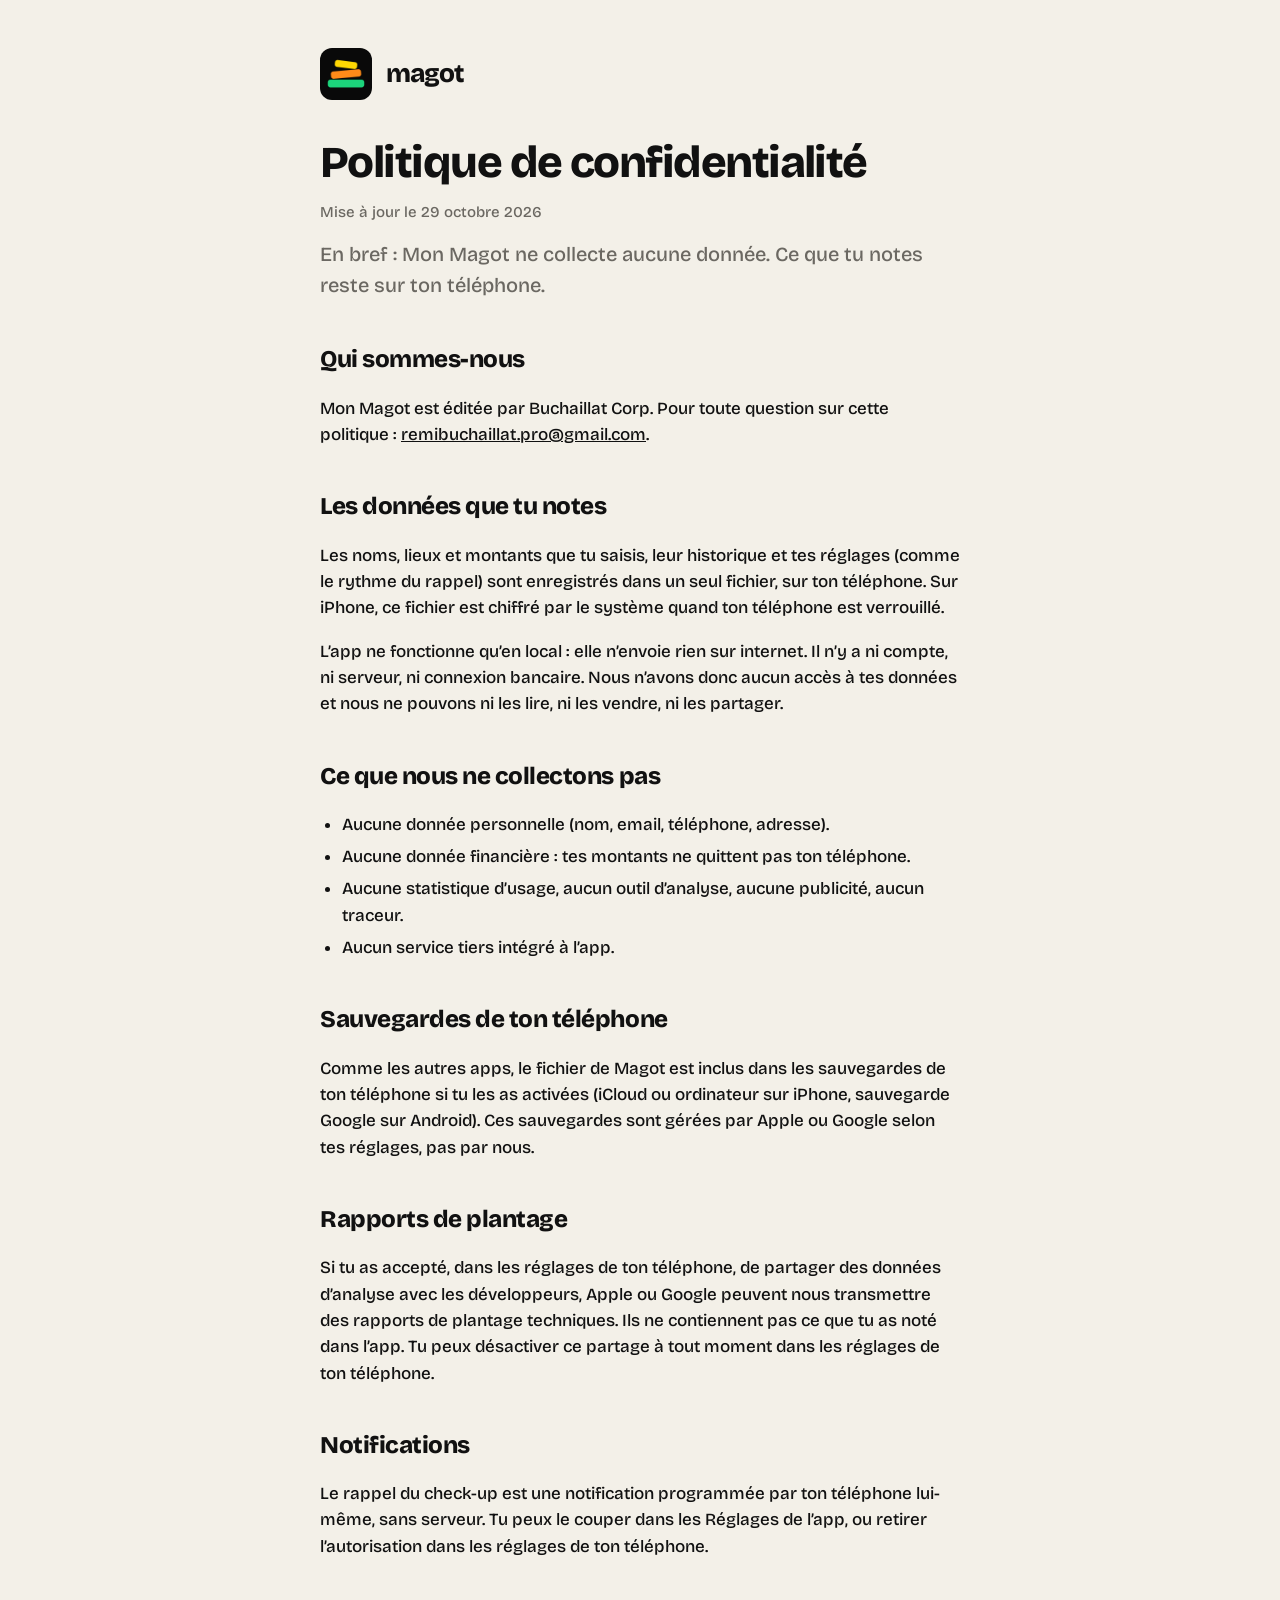
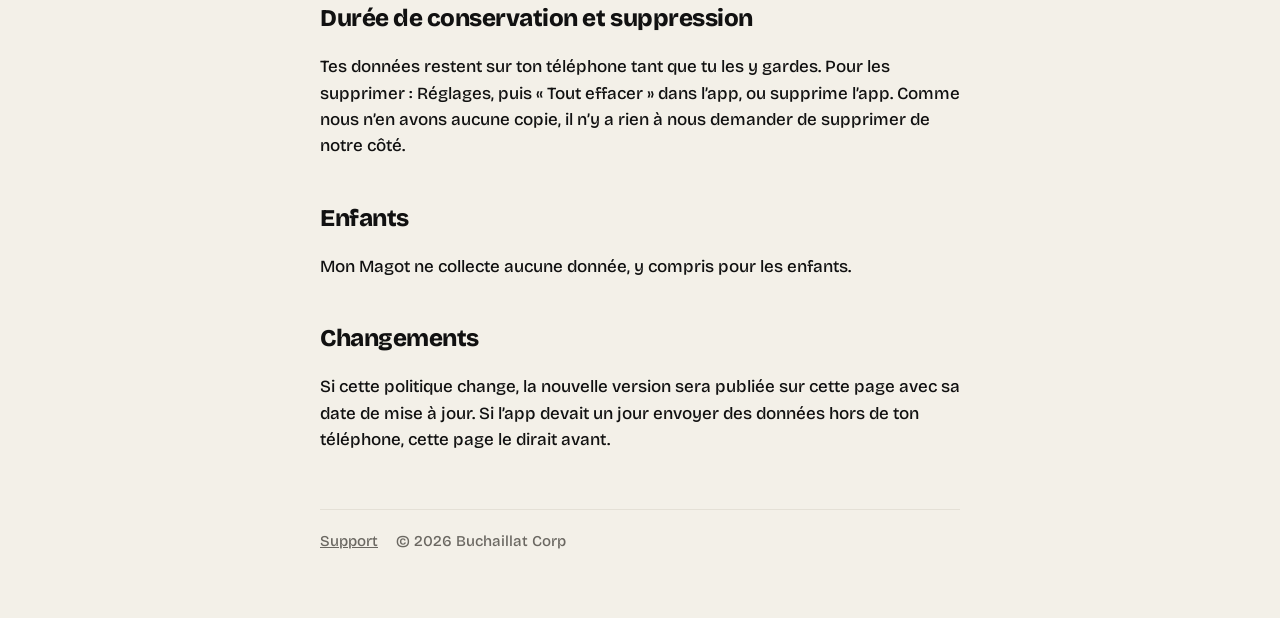
==== confidentialite.html @ d6fe9352 "Pages Support et Confidentialité de Mon Magot Co-Authored-By: Claude Opus 5.5 <noreply@anthropic.com" ====
<!doctype html>
<html lang="fr">
<head>
  <meta charset="utf-8">
  <meta name="viewport" content="width=device-width, initial-scale=1">
  <title>Magot · Confidentialité</title>
  <meta name="description" content="Politique de confidentialité de Mon Magot : aucune donnée collectée, tout reste sur ton téléphone.">
  <link rel="icon" href="icon.png">
  <link rel="stylesheet" href="style.css">
</head>
<body>
<main>
  <header>
    <img src="icon.png" alt="">
    <a href="./">magot</a>
  </header>

  <h1>Politique de confidentialité</h1>
  <p class="date">Mise à jour le 29 octobre 2026</p>
  <p class="lead">En bref : Mon Magot ne collecte aucune donnée. Ce que tu notes reste sur ton téléphone.</p>

  <h2>Qui sommes-nous</h2>
  <p>Mon Magot est éditée par Buchaillat Corp. Pour toute question sur cette politique : <a href="mailto:remibuchaillat.pro@gmail.com">remibuchaillat.pro@gmail.com</a>.</p>

  <h2>Les données que tu notes</h2>
  <p>Les noms, lieux et montants que tu saisis, leur historique et tes réglages (comme le rythme du rappel) sont enregistrés dans un seul fichier, sur ton téléphone. Sur iPhone, ce fichier est chiffré par le système quand ton téléphone est verrouillé.</p>
  <p>L’app ne fonctionne qu’en local : elle n’envoie rien sur internet. Il n’y a ni compte, ni serveur, ni connexion bancaire. Nous n’avons donc aucun accès à tes données et nous ne pouvons ni les lire, ni les vendre, ni les partager.</p>

  <h2>Ce que nous ne collectons pas</h2>
  <ul>
    <li>Aucune donnée personnelle (nom, email, téléphone, adresse).</li>
    <li>Aucune donnée financière : tes montants ne quittent pas ton téléphone.</li>
    <li>Aucune statistique d’usage, aucun outil d’analyse, aucune publicité, aucun traceur.</li>
    <li>Aucun service tiers intégré à l’app.</li>
  </ul>

  <h2>Sauvegardes de ton téléphone</h2>
  <p>Comme les autres apps, le fichier de Magot est inclus dans les sauvegardes de ton téléphone si tu les as activées (iCloud ou ordinateur sur iPhone, sauvegarde Google sur Android). Ces sauvegardes sont gérées par Apple ou Google selon tes réglages, pas par nous.</p>

  <h2>Rapports de plantage</h2>
  <p>Si tu as accepté, dans les réglages de ton téléphone, de partager des données d’analyse avec les développeurs, Apple ou Google peuvent nous transmettre des rapports de plantage techniques. Ils ne contiennent pas ce que tu as noté dans l’app. Tu peux désactiver ce partage à tout moment dans les réglages de ton téléphone.</p>

  <h2>Notifications</h2>
  <p>Le rappel du check-up est une notification programmée par ton téléphone lui-même, sans serveur. Tu peux le couper dans les Réglages de l’app, ou retirer l’autorisation dans les réglages de ton téléphone.</p>

  <h2>Durée de conservation et suppression</h2>
  <p>Tes données restent sur ton téléphone tant que tu les y gardes. Pour les supprimer : Réglages, puis « Tout effacer » dans l’app, ou supprime l’app. Comme nous n’en avons aucune copie, il n’y a rien à nous demander de supprimer de notre côté.</p>

  <h2>Enfants</h2>
  <p>Mon Magot ne collecte aucune donnée, y compris pour les enfants.</p>

  <h2>Changements</h2>
  <p>Si cette politique change, la nouvelle version sera publiée sur cette page avec sa date de mise à jour. Si l’app devait un jour envoyer des données hors de ton téléphone, cette page le dirait avant.</p>

  <footer>
    <a href="./">Support</a>
    <span>© 2026 Buchaillat Corp</span>
  </footer>
</main>
</body>
</html>
---- style.css ----
@font-face { font-family: "Bricolage"; src: url("fonts/BricolageGrotesque-Medium.ttf"); font-weight: 500; font-display: swap; }
@font-face { font-family: "Bricolage"; src: url("fonts/BricolageGrotesque-SemiBold.ttf"); font-weight: 600; font-display: swap; }
@font-face { font-family: "Bricolage"; src: url("fonts/BricolageGrotesque-ExtraBold.ttf"); font-weight: 800; font-display: swap; }

:root {
  --paper: #F3F0E8;
  --ink: #111111;
  --mute: #6B6862;
  --card: #FFFFFF;
  --line: #E4E0D6;
}

* { box-sizing: border-box; }

body {
  margin: 0;
  background: var(--paper);
  color: var(--ink);
  font-family: "Bricolage", -apple-system, system-ui, sans-serif;
  font-weight: 500;
  font-size: 17px;
  line-height: 1.55;
}

main { max-width: 680px; margin: 0 auto; padding: 48px 20px 64px; }

header { display: flex; align-items: center; gap: 14px; margin-bottom: 40px; }
header img { width: 52px; height: 52px; border-radius: 12px; }
header a { color: inherit; text-decoration: none; font-weight: 800; font-size: 26px; letter-spacing: -0.04em; }

h1 { font-weight: 800; font-size: 44px; line-height: 1.05; letter-spacing: -0.035em; margin: 0 0 14px; }
h2 { font-weight: 800; font-size: 24px; letter-spacing: -0.02em; margin: 40px 0 10px; }
h3 { font-weight: 600; font-size: 18px; margin: 0 0 4px; }

.lead { font-size: 20px; color: var(--mute); margin: 0 0 32px; }
.date { color: var(--mute); font-size: 15px; }

.card { background: var(--card); border-radius: 24px; padding: 22px; margin: 10px 0; }
.card p { margin: 0; color: var(--mute); }

.contact { display: inline-block; background: var(--ink); color: var(--paper); border-radius: 999px; padding: 14px 24px; font-weight: 600; text-decoration: none; margin: 4px 0 8px; }

a { color: var(--ink); }
ul { padding-left: 22px; }
li { margin: 6px 0; }

footer { margin-top: 56px; padding-top: 20px; border-top: 1px solid var(--line); color: var(--mute); font-size: 15px; display: flex; gap: 18px; flex-wrap: wrap; }
footer a { color: var(--mute); }

@media (max-width: 480px) {
  main { padding-top: 32px; }
  h1 { font-size: 36px; }
}
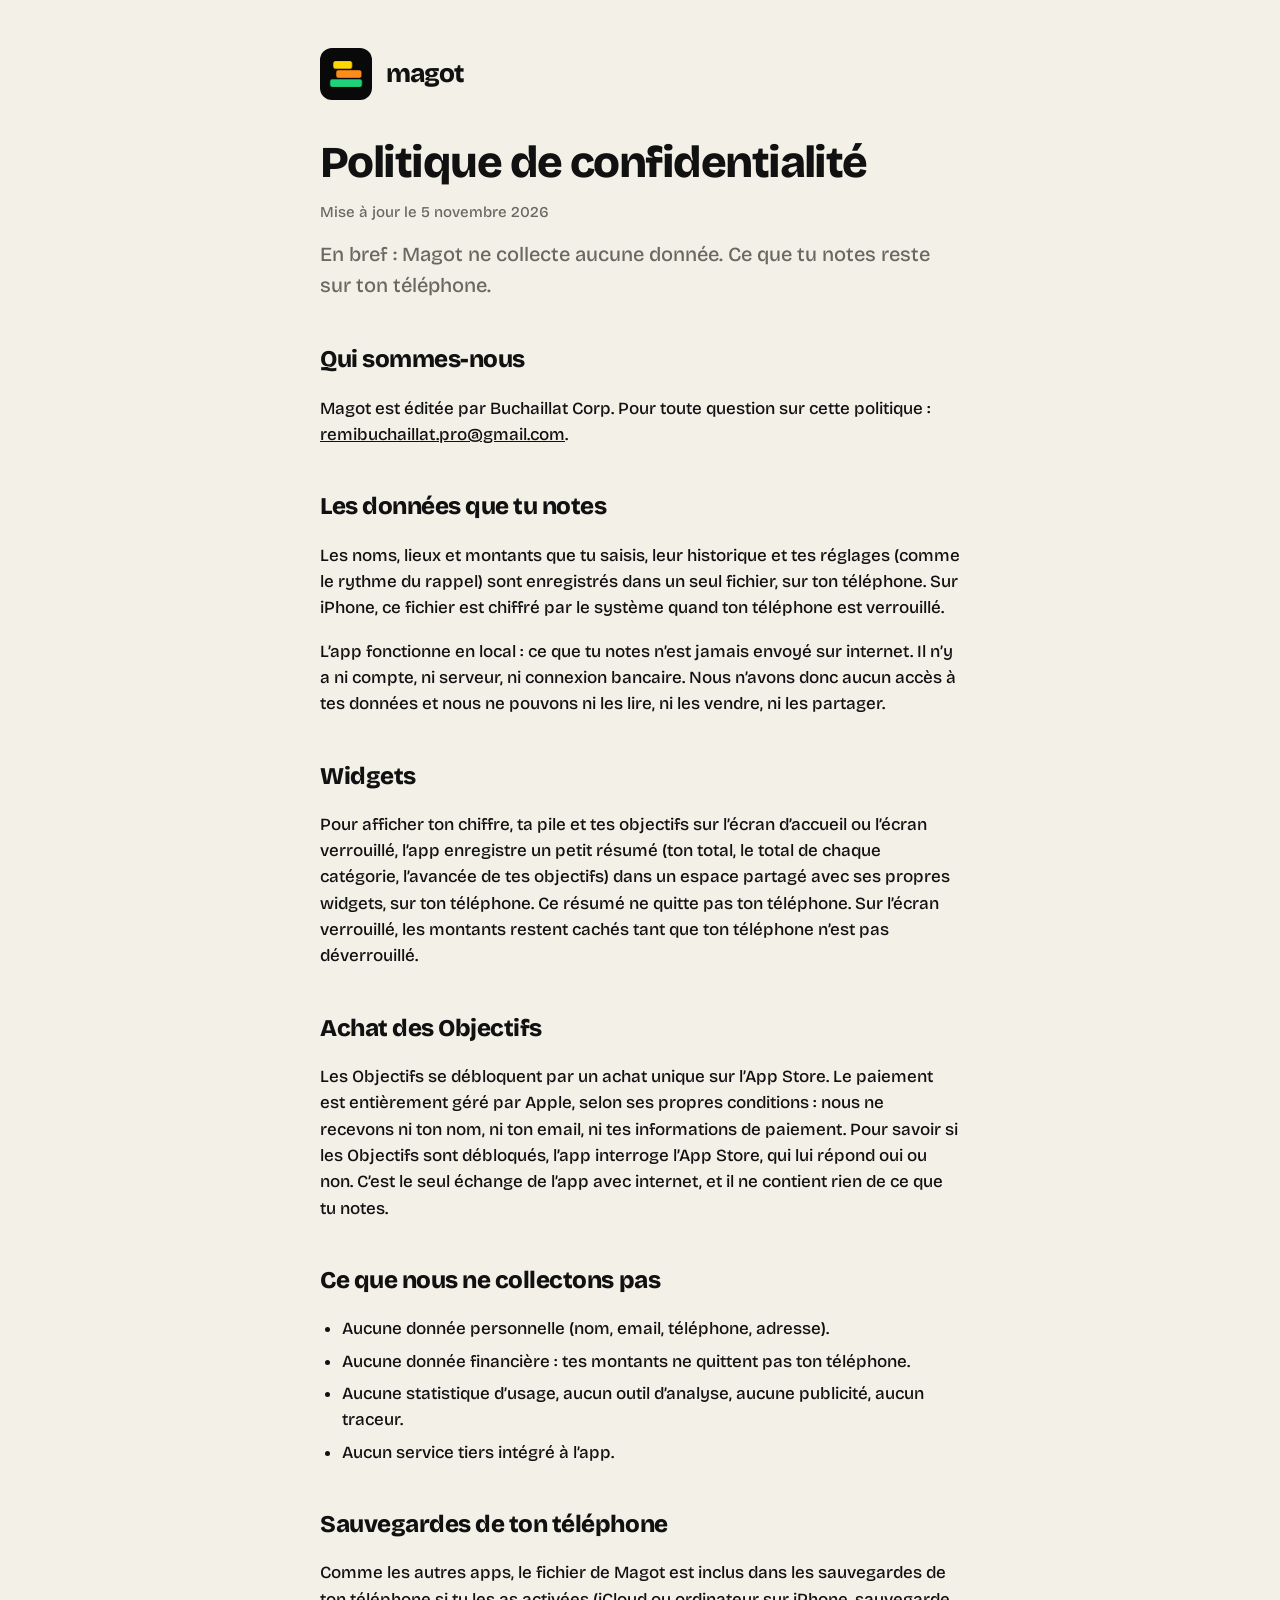
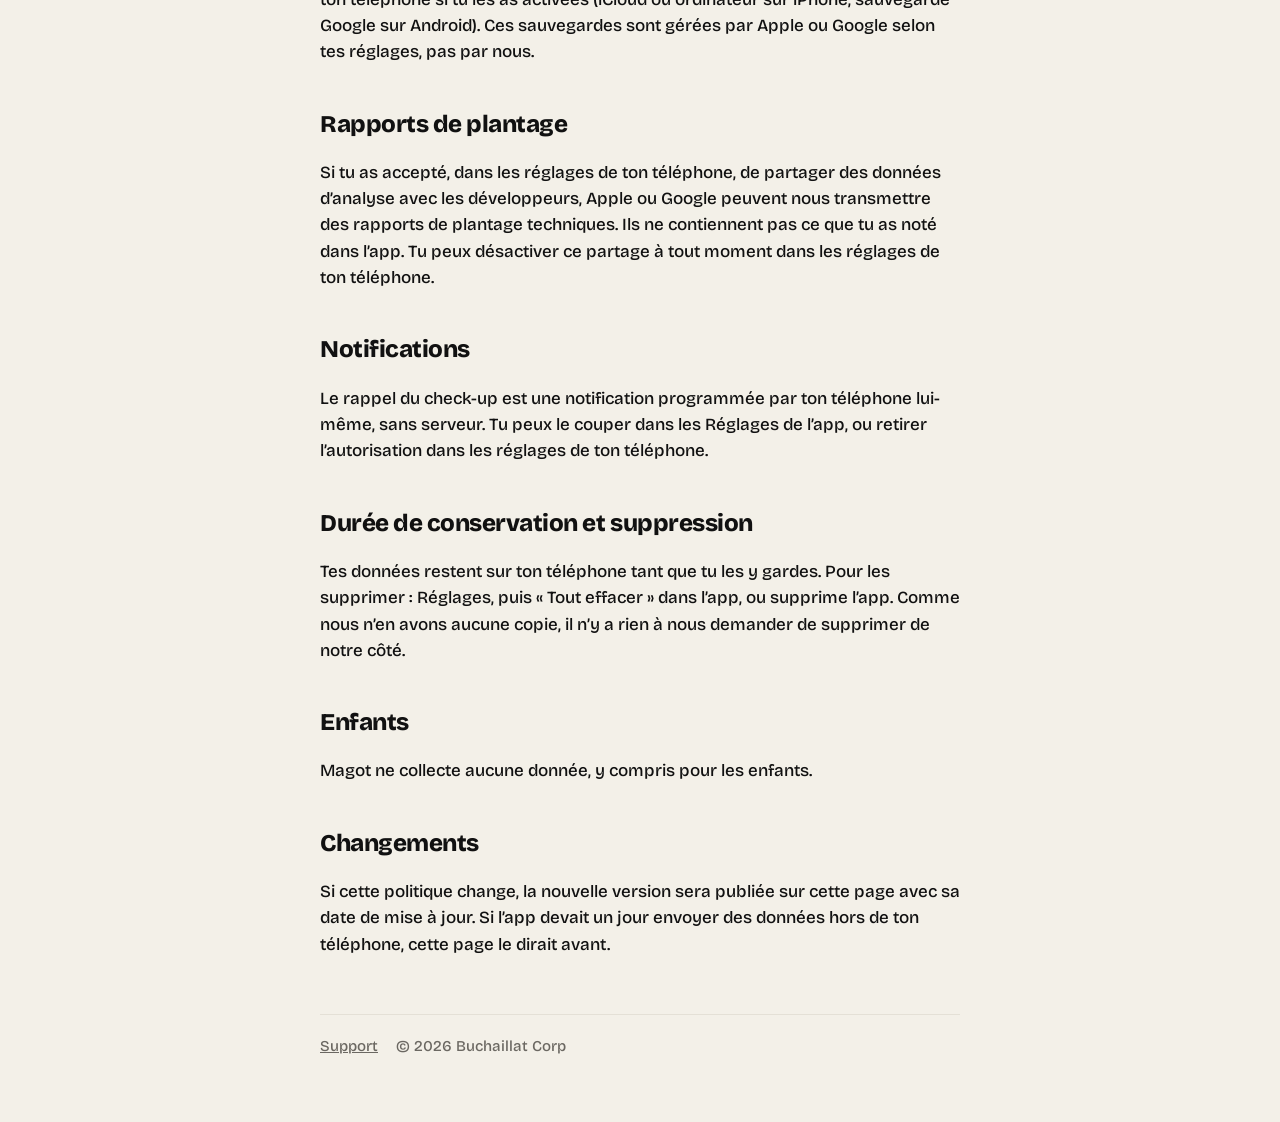
==== commit f58aa2fc: "Support et confidentialité à jour : Objectifs, widgets, nom Magot - FAQ : les Objectifs (achat uniqu" ====
--- a/confidentialite.html
+++ b/confidentialite.html
@@ -4,7 +4,7 @@
   <meta charset="utf-8">
   <meta name="viewport" content="width=device-width, initial-scale=1">
   <title>Magot · Confidentialité</title>
-  <meta name="description" content="Politique de confidentialité de Mon Magot : aucune donnée collectée, tout reste sur ton téléphone.">
+  <meta name="description" content="Politique de confidentialité de Magot : aucune donnée collectée, tout reste sur ton téléphone.">
   <link rel="icon" href="icon.png">
   <link rel="stylesheet" href="style.css">
 </head>
@@ -16,15 +16,21 @@
   </header>
 
   <h1>Politique de confidentialité</h1>
-  <p class="date">Mise à jour le 29 octobre 2026</p>
-  <p class="lead">En bref : Mon Magot ne collecte aucune donnée. Ce que tu notes reste sur ton téléphone.</p>
+  <p class="date">Mise à jour le 5 novembre 2026</p>
+  <p class="lead">En bref : Magot ne collecte aucune donnée. Ce que tu notes reste sur ton téléphone.</p>
 
   <h2>Qui sommes-nous</h2>
-  <p>Mon Magot est éditée par Buchaillat Corp. Pour toute question sur cette politique : <a href="mailto:remibuchaillat.pro@gmail.com">remibuchaillat.pro@gmail.com</a>.</p>
+  <p>Magot est éditée par Buchaillat Corp. Pour toute question sur cette politique : <a href="mailto:remibuchaillat.pro@gmail.com">remibuchaillat.pro@gmail.com</a>.</p>
 
   <h2>Les données que tu notes</h2>
   <p>Les noms, lieux et montants que tu saisis, leur historique et tes réglages (comme le rythme du rappel) sont enregistrés dans un seul fichier, sur ton téléphone. Sur iPhone, ce fichier est chiffré par le système quand ton téléphone est verrouillé.</p>
-  <p>L’app ne fonctionne qu’en local : elle n’envoie rien sur internet. Il n’y a ni compte, ni serveur, ni connexion bancaire. Nous n’avons donc aucun accès à tes données et nous ne pouvons ni les lire, ni les vendre, ni les partager.</p>
+  <p>L’app fonctionne en local : ce que tu notes n’est jamais envoyé sur internet. Il n’y a ni compte, ni serveur, ni connexion bancaire. Nous n’avons donc aucun accès à tes données et nous ne pouvons ni les lire, ni les vendre, ni les partager.</p>
+
+  <h2>Widgets</h2>
+  <p>Pour afficher ton chiffre, ta pile et tes objectifs sur l’écran d’accueil ou l’écran verrouillé, l’app enregistre un petit résumé (ton total, le total de chaque catégorie, l’avancée de tes objectifs) dans un espace partagé avec ses propres widgets, sur ton téléphone. Ce résumé ne quitte pas ton téléphone. Sur l’écran verrouillé, les montants restent cachés tant que ton téléphone n’est pas déverrouillé.</p>
+
+  <h2>Achat des Objectifs</h2>
+  <p>Les Objectifs se débloquent par un achat unique sur l’App Store. Le paiement est entièrement géré par Apple, selon ses propres conditions : nous ne recevons ni ton nom, ni ton email, ni tes informations de paiement. Pour savoir si les Objectifs sont débloqués, l’app interroge l’App Store, qui lui répond oui ou non. C’est le seul échange de l’app avec internet, et il ne contient rien de ce que tu notes.</p>
 
   <h2>Ce que nous ne collectons pas</h2>
   <ul>
@@ -44,10 +50,10 @@
   <p>Le rappel du check-up est une notification programmée par ton téléphone lui-même, sans serveur. Tu peux le couper dans les Réglages de l’app, ou retirer l’autorisation dans les réglages de ton téléphone.</p>
 
   <h2>Durée de conservation et suppression</h2>
-  <p>Tes données restent sur ton téléphone tant que tu les y gardes. Pour les supprimer : Réglages, puis « Tout effacer » dans l’app, ou supprime l’app. Comme nous n’en avons aucune copie, il n’y a rien à nous demander de supprimer de notre côté.</p>
+  <p>Tes données restent sur ton téléphone tant que tu les y gardes. Pour les supprimer : Réglages, puis « Tout effacer » dans l’app, ou supprime l’app. Comme nous n’en avons aucune copie, il n’y a rien à nous demander de supprimer de notre côté.</p>
 
   <h2>Enfants</h2>
-  <p>Mon Magot ne collecte aucune donnée, y compris pour les enfants.</p>
+  <p>Magot ne collecte aucune donnée, y compris pour les enfants.</p>
 
   <h2>Changements</h2>
   <p>Si cette politique change, la nouvelle version sera publiée sur cette page avec sa date de mise à jour. Si l’app devait un jour envoyer des données hors de ton téléphone, cette page le dirait avant.</p>
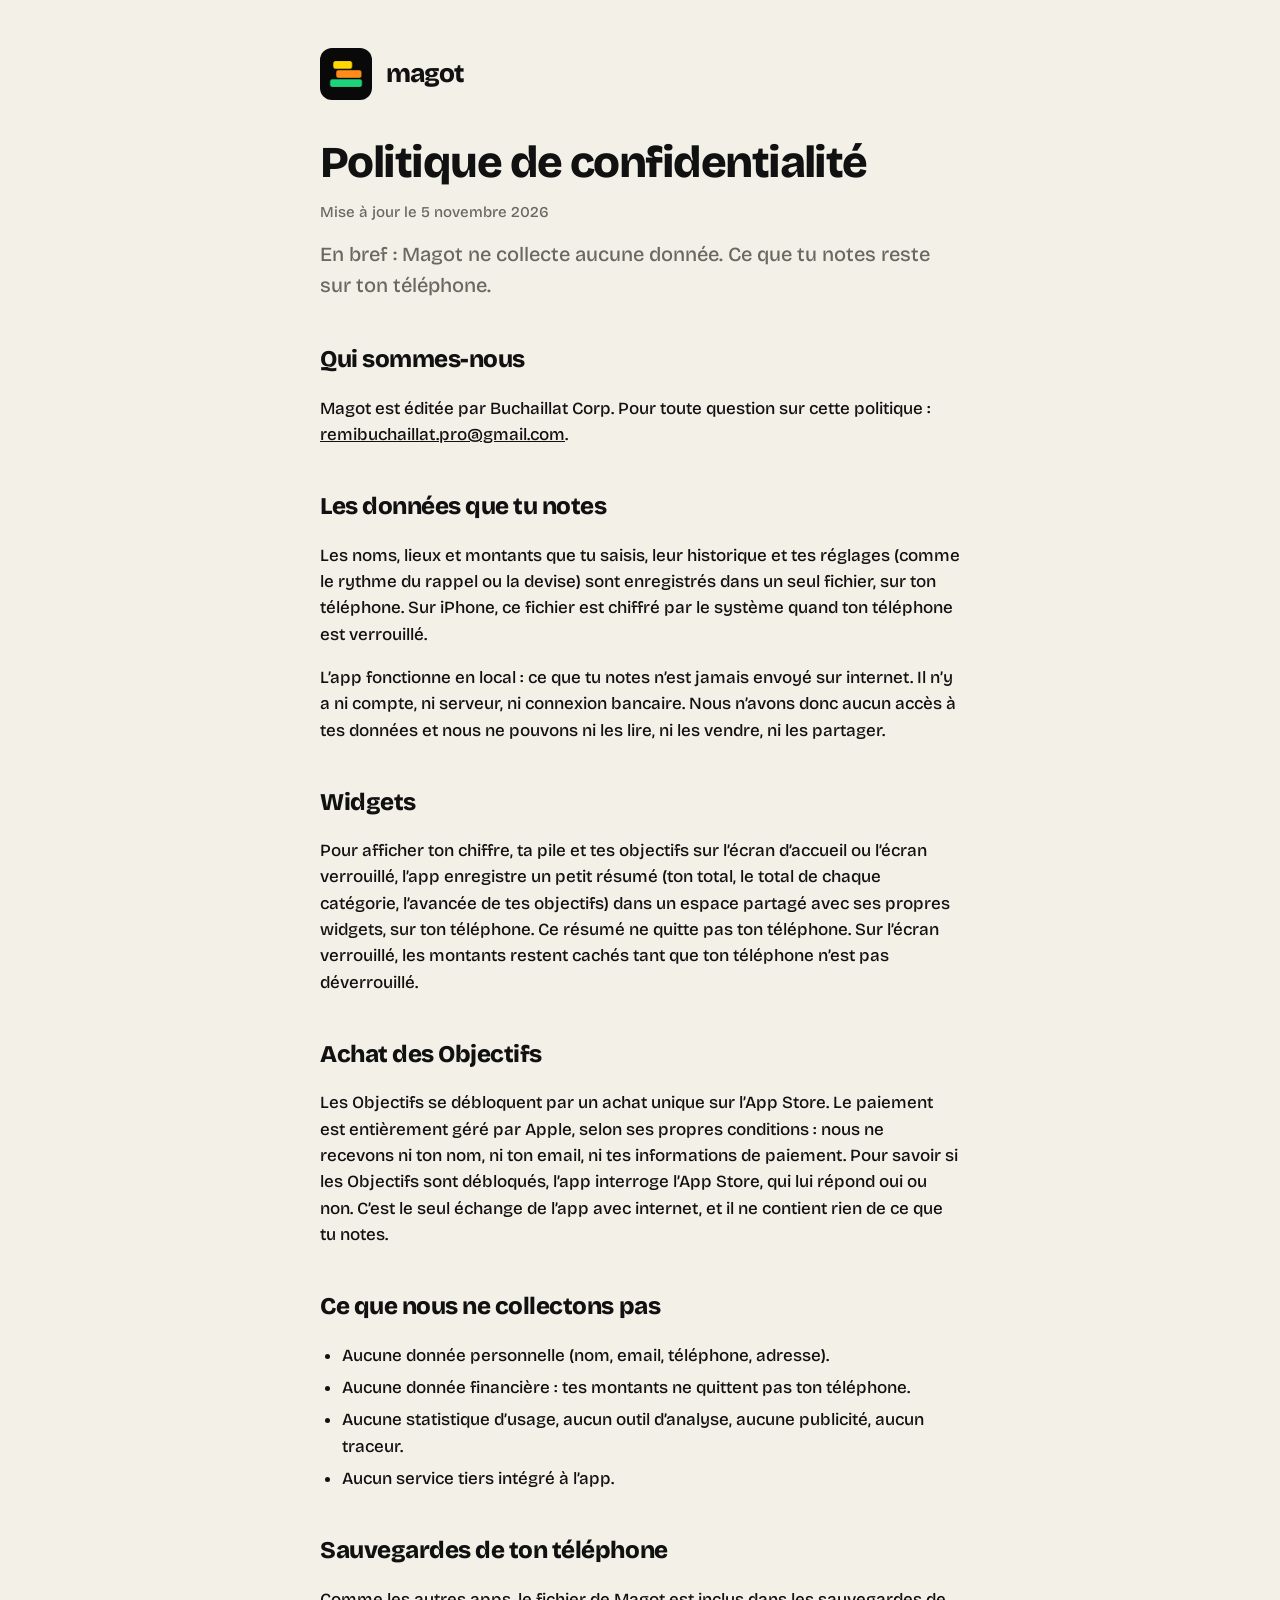
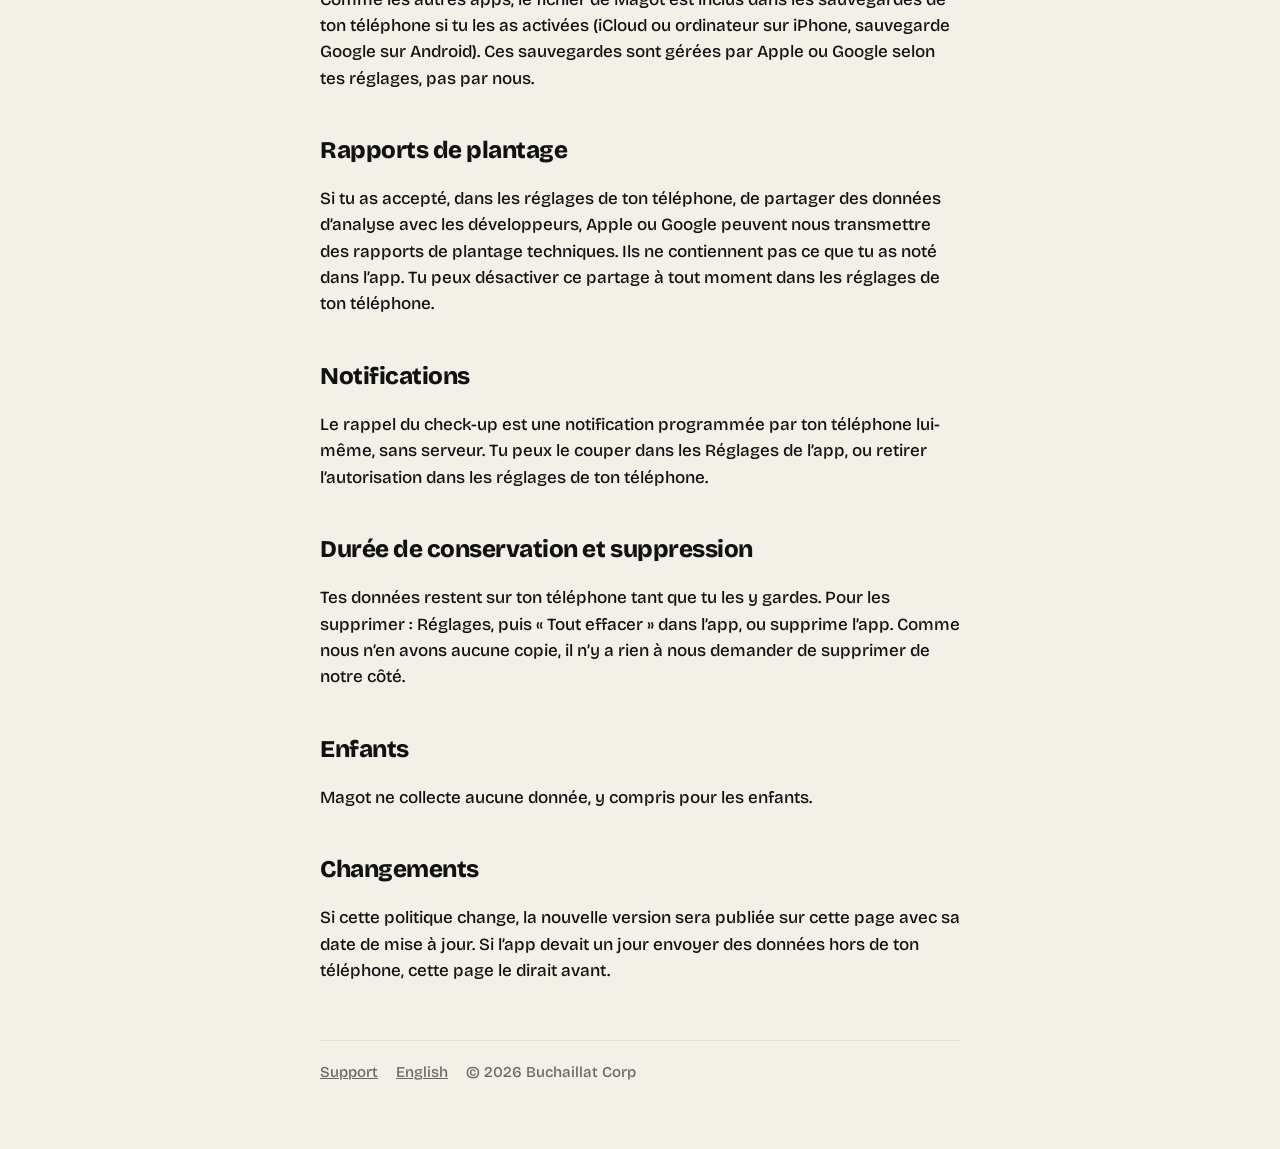
==== commit acfd224c: "Site en anglais : support et confidentialité, FAQ devise Co-Authored-By: Claude Opus 5.5 <noreply@an" ====
--- a/confidentialite.html
+++ b/confidentialite.html
@@ -23,7 +23,7 @@
   <p>Magot est éditée par Buchaillat Corp. Pour toute question sur cette politique : <a href="mailto:remibuchaillat.pro@gmail.com">remibuchaillat.pro@gmail.com</a>.</p>
 
   <h2>Les données que tu notes</h2>
-  <p>Les noms, lieux et montants que tu saisis, leur historique et tes réglages (comme le rythme du rappel) sont enregistrés dans un seul fichier, sur ton téléphone. Sur iPhone, ce fichier est chiffré par le système quand ton téléphone est verrouillé.</p>
+  <p>Les noms, lieux et montants que tu saisis, leur historique et tes réglages (comme le rythme du rappel ou la devise) sont enregistrés dans un seul fichier, sur ton téléphone. Sur iPhone, ce fichier est chiffré par le système quand ton téléphone est verrouillé.</p>
   <p>L’app fonctionne en local : ce que tu notes n’est jamais envoyé sur internet. Il n’y a ni compte, ni serveur, ni connexion bancaire. Nous n’avons donc aucun accès à tes données et nous ne pouvons ni les lire, ni les vendre, ni les partager.</p>
 
   <h2>Widgets</h2>
@@ -60,6 +60,7 @@
 
   <footer>
     <a href="./">Support</a>
+    <a href="privacy.html" hreflang="en">English</a>
     <span>© 2026 Buchaillat Corp</span>
   </footer>
 </main>
